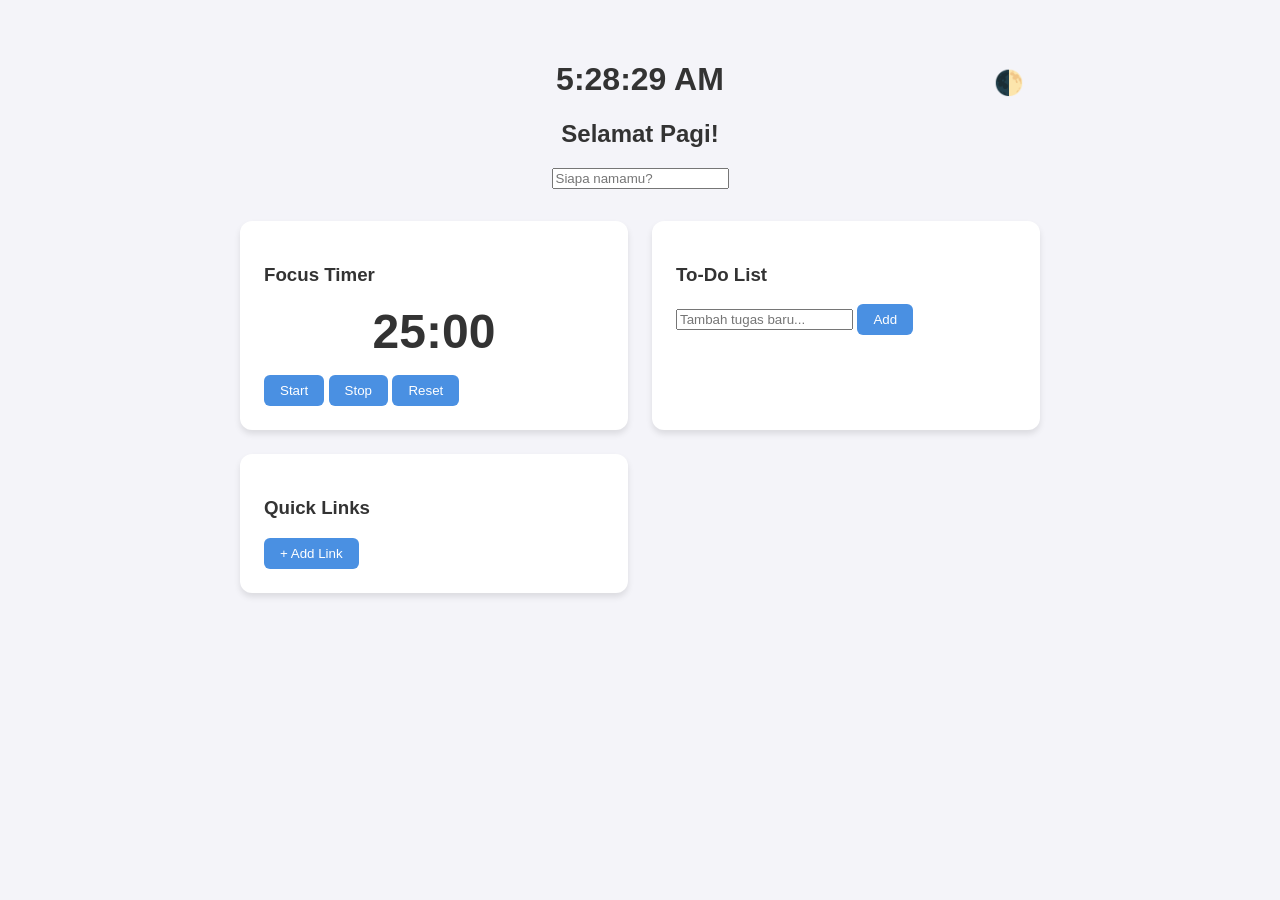
==== index.html @ 23618d8c "Add files via upload" ====
<!DOCTYPE html>
<html lang="en">
<head>
    <meta charset="UTF-8">
    <meta name="viewport" content="width=device-width, initial-scale=1.0">
    <title>Kiro Dashboard</title>
    <link rel="stylesheet" href="style.css">
</head>
<body class="light-mode">
    <div class="container">
        <header>
            <button id="theme-toggle">🌓</button>
            <h1 id="clock">00:00:00</h1>
            <h2 id="greeting">Loading...</h2>
            <input type="text" id="user-name" placeholder="Siapa namamu?" maxlength="15">
        </header>

        <main class="grid-layout">
            <section class="card timer">
                <h3>Focus Timer</h3>
                <div id="timer-display">25:00</div>
                <div class="controls">
                    <button id="start-btn">Start</button>
                    <button id="stop-btn">Stop</button>
                    <button id="reset-btn">Reset</button>
                </div>
            </section>

            <section class="card todo">
                <h3>To-Do List</h3>
                <form id="todo-form">
                    <input type="text" id="todo-input" placeholder="Tambah tugas baru..." required>
                    <button type="submit">Add</button>
                </form>
                <ul id="todo-list"></ul>
            </section>

            <section class="card links">
                <h3>Quick Links</h3>
                <div id="links-container"></div>
                <button id="add-link-btn">+ Add Link</button>
            </section>
        </main>
    </div>
    <script src="script.js"></script>
</body>
</html>
---- style.css ----
:root {
    --bg: #f4f4f9;
    --card: #ffffff;
    --text: #333;
    --primary: #4a90e2;
}

.dark-mode {
    --bg: #1a1a1a;
    --card: #2d2d2d;
    --text: #e0e0e0;
    --primary: #6ab0ff;
}

body {
    background-color: var(--bg);
    color: var(--text);
    font-family: 'Inter', sans-serif;
    transition: 0.3s;
    display: flex;
    justify-content: center;
    padding: 2rem;
}

.container { width: 100%; max-width: 800px; }

header { text-align: center; margin-bottom: 2rem; position: relative; }

#theme-toggle { position: absolute; right: 0; top: 0; cursor: pointer; border: none; background: none; font-size: 1.5rem; }

.grid-layout {
    display: grid;
    grid-template-columns: repeat(auto-fit, minmax(300px, 1fr));
    gap: 1.5rem;
}

.card {
    background: var(--card);
    padding: 1.5rem;
    border-radius: 12px;
    box-shadow: 0 4px 6px rgba(0,0,0,0.1);
}

#timer-display { font-size: 3rem; font-weight: bold; margin: 1rem 0; text-align: center; }

.todo ul { list-style: none; padding: 0; margin-top: 1rem; }

.todo li {
    display: flex;
    justify-content: space-between;
    padding: 0.5rem 0;
    border-bottom: 1px solid #eee;
}

.done { text-decoration: line-through; opacity: 0.6; }

button {
    cursor: pointer;
    padding: 0.5rem 1rem;
    border-radius: 6px;
    border: none;
    background: var(--primary);
    color: white;
}
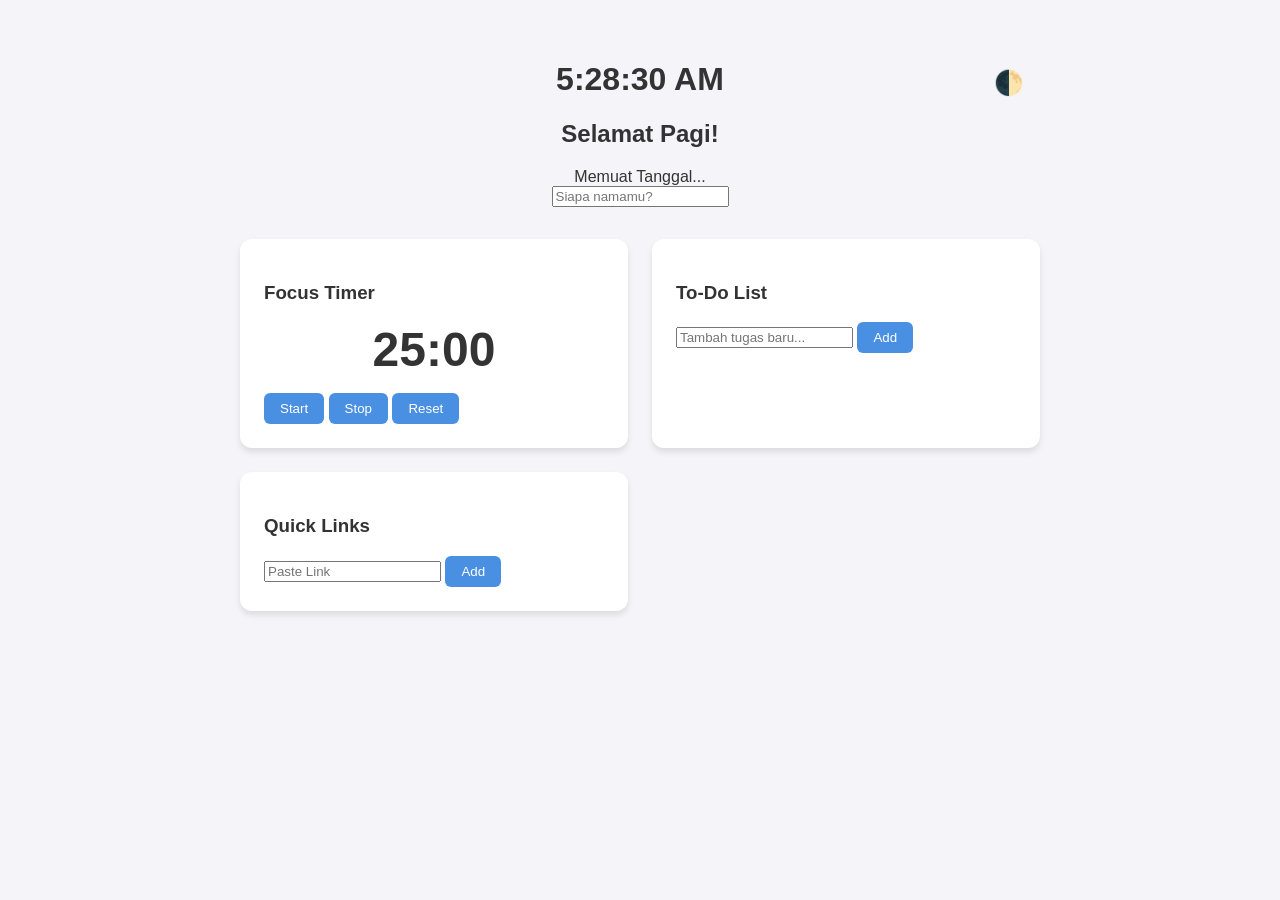
==== commit b98bd758: "Update index.html" ====
--- a/index.html
+++ b/index.html
@@ -12,6 +12,7 @@
             <button id="theme-toggle">🌓</button>
             <h1 id="clock">00:00:00</h1>
             <h2 id="greeting">Loading...</h2>
+            <div id="calendar">Memuat Tanggal...</div>
             <input type="text" id="user-name" placeholder="Siapa namamu?" maxlength="15">
         </header>
 
@@ -35,13 +36,17 @@
                 <ul id="todo-list"></ul>
             </section>
 
-            <section class="card links">
-                <h3>Quick Links</h3>
-                <div id="links-container"></div>
-                <button id="add-link-btn">+ Add Link</button>
-            </section>
+           <section class="card links">
+    <h3>Quick Links</h3>
+    <div id="links-container" class="links-grid"></div>
+    
+   <div class="add-link-section">
+        <input type="text" id="link-url" placeholder="Paste Link">
+        <button id="add-link-btn">Add</button>
+    </div>
+</section>
         </main>
     </div>
     <script src="script.js"></script>
 </body>
-</html>+</html>
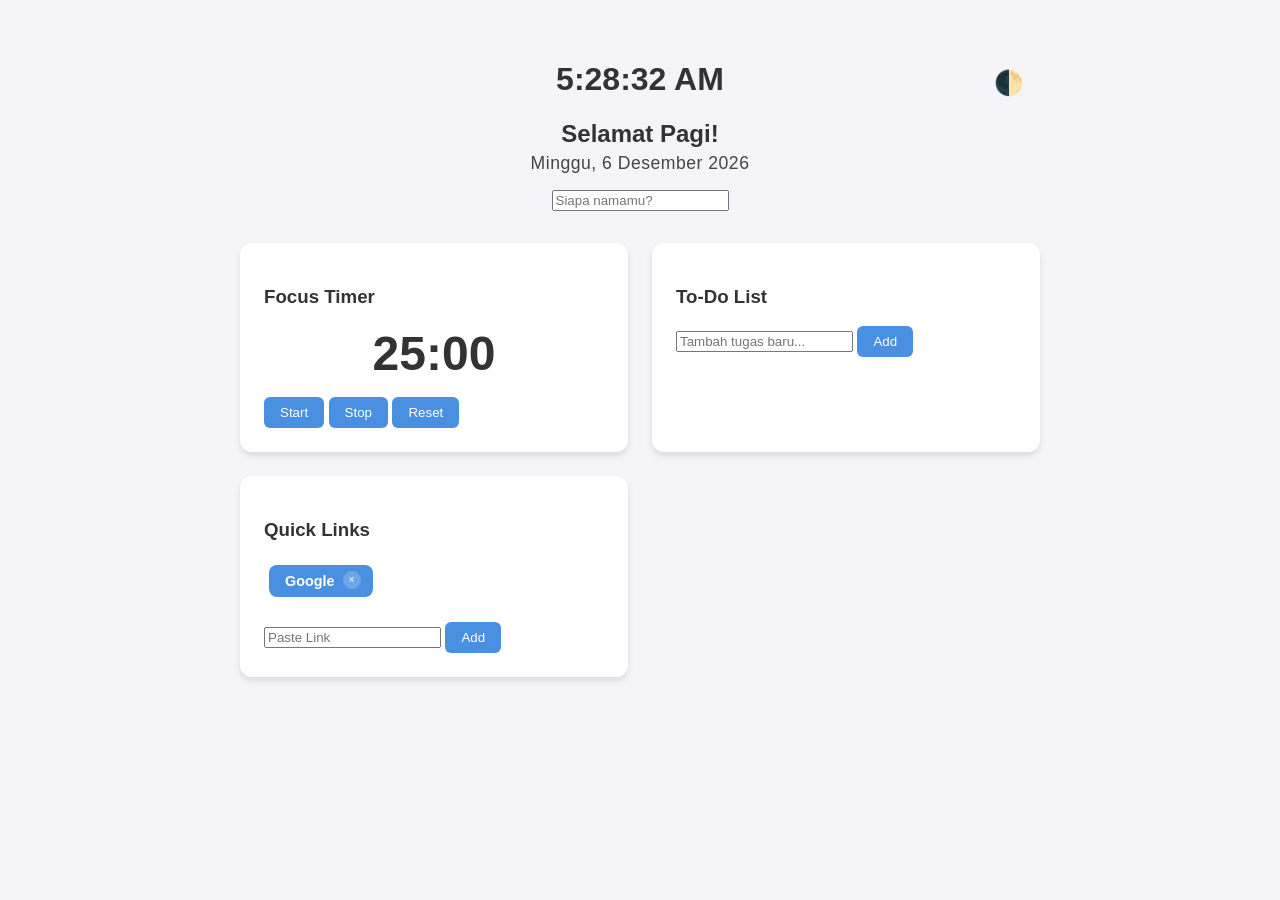
==== commit 91826e4e: "Add files via upload" ====
--- a/index.html
+++ b/index.html
@@ -49,4 +49,4 @@
     </div>
     <script src="script.js"></script>
 </body>
-</html>
+</html>
--- a/style.css
+++ b/style.css
@@ -42,6 +42,17 @@
 }
 
 #timer-display { font-size: 3rem; font-weight: bold; margin: 1rem 0; text-align: center; }
+#calendar {
+    font-size: 1.1rem;
+    font-weight: 500;
+    margin-bottom: 1rem;
+    opacity: 0.9;
+    letter-spacing: 0.5px;
+    color: var(--text); 
+}
+#greeting {
+    margin-bottom: 5px;
+}
 
 .todo ul { list-style: none; padding: 0; margin-top: 1rem; }
 
@@ -52,6 +63,87 @@
     border-bottom: 1px solid #eee;
 }
 
+.links-grid {
+    display: flex;
+    flex-wrap: wrap;
+    gap: 10px;
+    margin-bottom: 20px;
+}
+
+.links-grid {
+    display: flex;
+    flex-wrap: wrap;
+    gap: 10px;
+    margin-bottom: 20px;
+}
+
+.quick-link-item {
+    display: flex;
+    align-items: center; 
+    background: var(--primary);
+    padding: 8px 12px 8px 16px; 
+    border-radius: 8px;
+    gap: 8px; 
+    transition: 0.3s;
+    margin: 5px;
+}
+
+.quick-link-item:hover {
+    filter: brightness(1.2);
+    transform: translateY(-2px);
+}
+
+.quick-link-item a {
+    text-decoration: none;
+    color: white;
+    font-weight: bold;
+    font-size: 0.9rem;
+    text-transform: capitalize;
+    line-height: 1; 
+}
+.del-link {
+    background: rgba(255, 255, 255, 0.2);
+    color: white;
+    border: none;
+    
+
+    width: 18px !important;
+    height: 18px !important;
+    border-radius: 50% !important;
+    
+
+    padding: 0 !important;
+    
+
+    display: flex;
+    align-items: center;
+    justify-content: center;
+    
+    font-size: 10px;
+    cursor: pointer;
+    align-self: flex-start;
+    margin-top: -2px;
+    transition: 0.2s;
+}
+
+.del-link:hover {
+    background: #ff4d4d;  
+    transform: scale(1.1);
+}
+
+button.delete-btn {
+    background-color: #ff4d4d !important; 
+    color: white !important;
+    border: none;
+    padding: 6px 12px;
+    border-radius: 6px;
+    font-weight: bold;
+    cursor: pointer;
+    margin-left: 10px;
+}
+button.delete-btn:hover {
+    background-color: #cc0000 !important;
+}
 .done { text-decoration: line-through; opacity: 0.6; }
 
 button {
